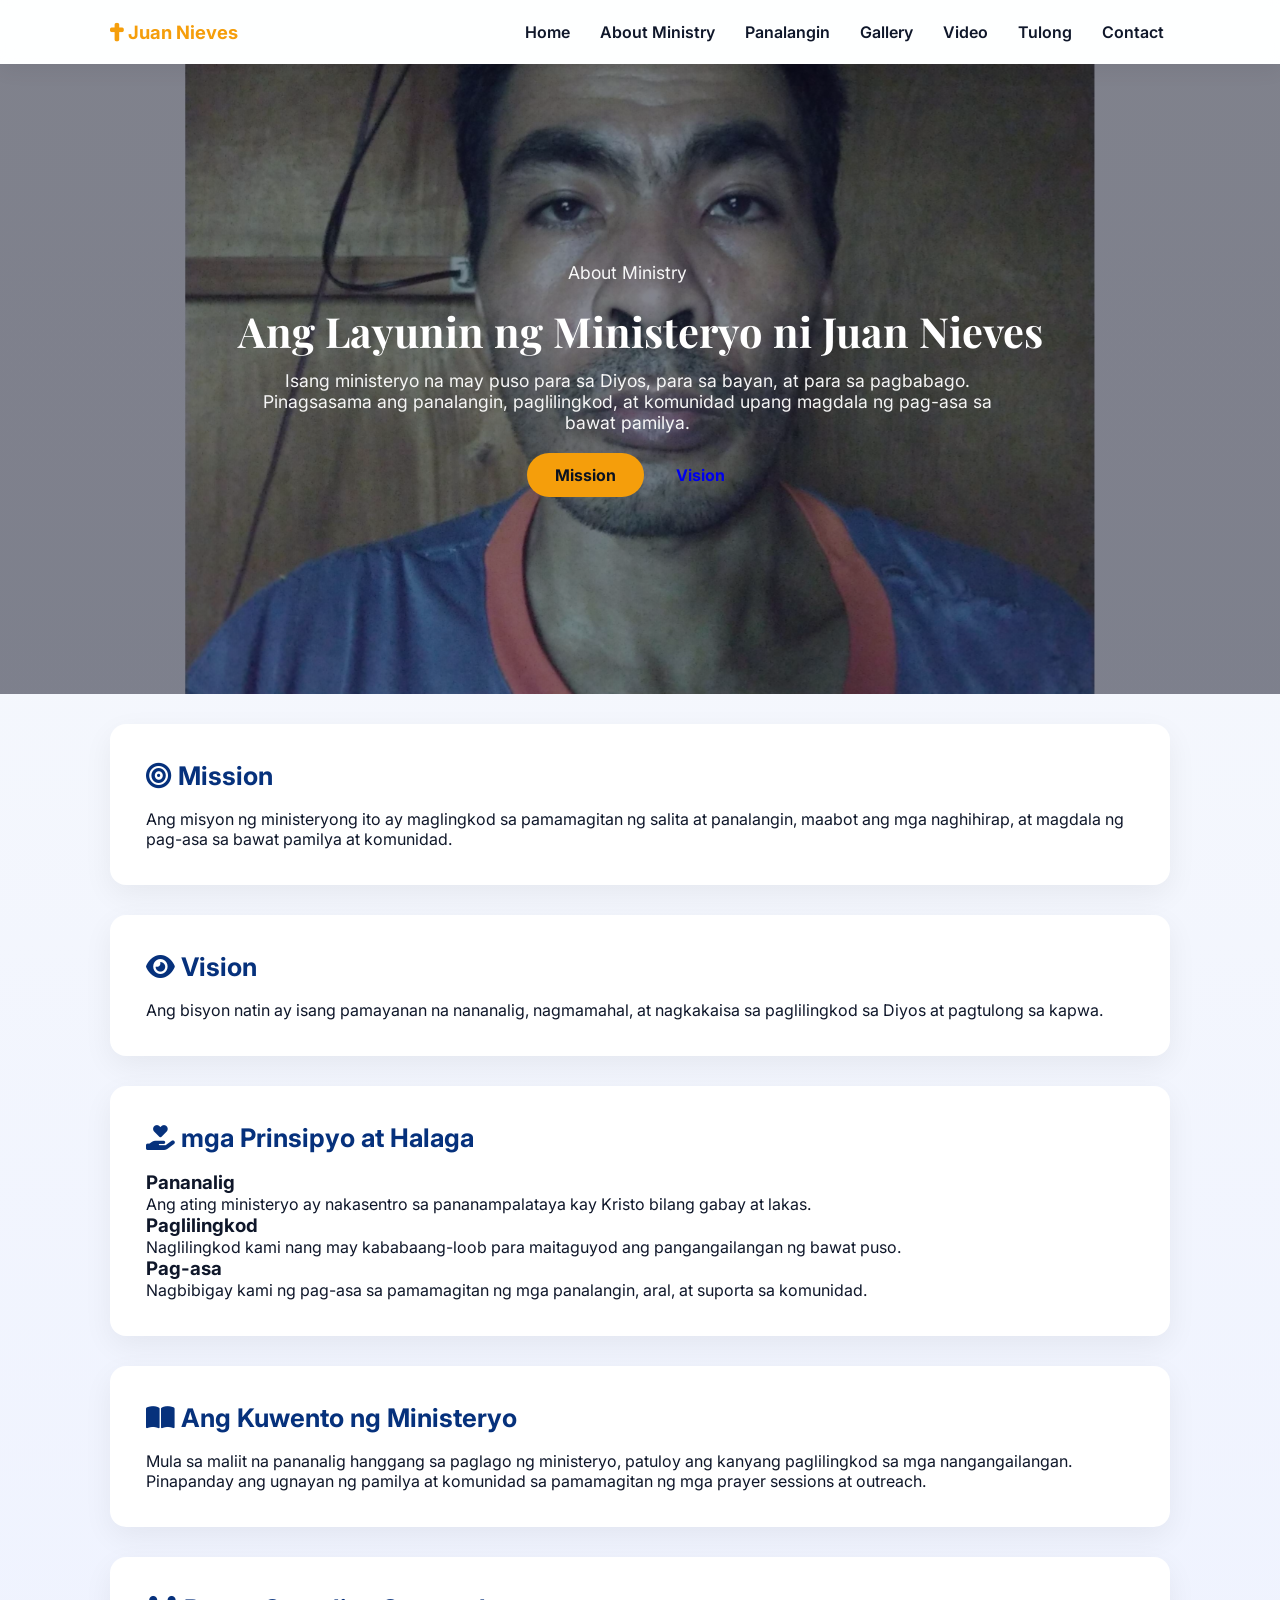
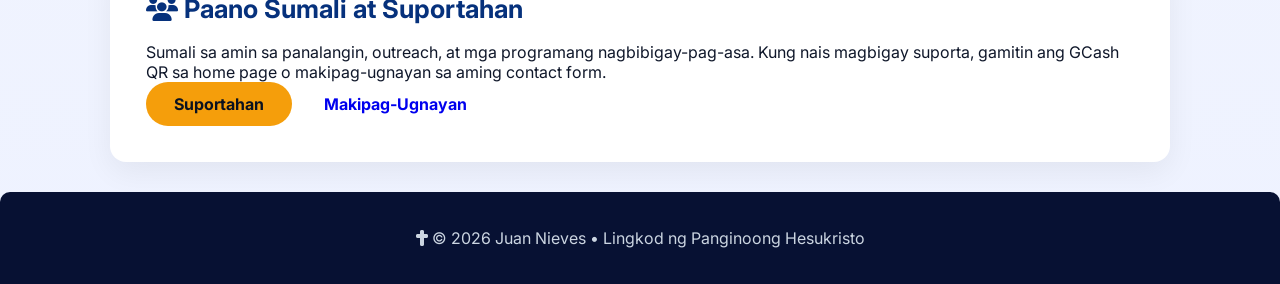
==== about.html @ 0def8354 "Add files via upload" ====
<!DOCTYPE html>
<html lang="tl">
<head>
    <meta charset="UTF-8">
    <meta name="viewport" content="width=device-width, initial-scale=1.0">
    <title>About Ministry | Juan Nieves</title>
    <meta name="description" content="About the ministry of Juan Nieves and its mission to serve the community.">
    <link href="https://fonts.googleapis.com/css2?family=Inter:wght@300;400;500;600;700&family=Playfair+Display:wght@700&display=swap" rel="stylesheet">
    <link rel="stylesheet" href="https://cdnjs.cloudflare.com/ajax/libs/font-awesome/6.5.0/css/all.min.css">
    <link rel="stylesheet" href="styles.css">
    <script src="script.js" defer></script>
</head>
<body>
<nav>
<div class="nav-container">
    <div class="logo"><a href="index.html"><i class="fas fa-cross"></i> Juan Nieves</a></div>
    <button id="nav-toggle" class="nav-toggle" aria-label="Open menu" aria-expanded="false"><i class="fas fa-bars"></i></button>
    <div class="nav-links" id="nav-links">
        <a href="index.html">Home</a>
        <a href="about.html">About Ministry</a>
        <a href="index.html#prayer">Panalangin</a>
        <a href="index.html#gallery">Gallery</a>
        <a href="index.html#videos">Video</a>
        <a href="index.html#donate">Tulong</a>
        <a href="index.html#contact">Contact</a>
    </div>
</div>
</nav>

<section class="hero">
    <div class="hero-copy">
        <p class="eyebrow">About Ministry</p>
        <h1>Ang Layunin ng Ministeryo ni Juan Nieves</h1>
        <p>Isang ministeryo na may puso para sa Diyos, para sa bayan, at para sa pagbabago. Pinagsasama ang panalangin, paglilingkod, at komunidad upang magdala ng pag-asa sa bawat pamilya.</p>
        <div class="hero-buttons">
            <a href="#mission" class="btn btn-primary">Mission</a>
            <a href="#vision" class="btn btn-secondary">Vision</a>
        </div>
    </div>
</section>

<div class="container">
    <section class="section" id="mission">
        <h2 class="section-title"><i class="fas fa-bullseye"></i> Mission</h2>
        <p class="section-copy">Ang misyon ng ministeryong ito ay maglingkod sa pamamagitan ng salita at panalangin, maabot ang mga naghihirap, at magdala ng pag-asa sa bawat pamilya at komunidad.</p>
    </section>

    <section class="section" id="vision">
        <h2 class="section-title"><i class="fas fa-eye"></i> Vision</h2>
        <p class="section-copy">Ang bisyon natin ay isang pamayanan na nananalig, nagmamahal, at nagkakaisa sa paglilingkod sa Diyos at pagtulong sa kapwa.</p>
    </section>

    <section class="section" id="values">
        <h2 class="section-title"><i class="fas fa-hand-holding-heart"></i> mga Prinsipyo at Halaga</h2>
        <div class="testimonial-grid">
            <div class="testimonial-card">
                <h3>Pananalig</h3>
                <p>Ang ating ministeryo ay nakasentro sa pananampalataya kay Kristo bilang gabay at lakas.</p>
            </div>
            <div class="testimonial-card">
                <h3>Paglilingkod</h3>
                <p>Naglilingkod kami nang may kababaang-loob para maitaguyod ang pangangailangan ng bawat puso.</p>
            </div>
            <div class="testimonial-card">
                <h3>Pag-asa</h3>
                <p>Nagbibigay kami ng pag-asa sa pamamagitan ng mga panalangin, aral, at suporta sa komunidad.</p>
            </div>
        </div>
    </section>

    <section class="section" id="story">
        <h2 class="section-title"><i class="fas fa-book-open"></i> Ang Kuwento ng Ministeryo</h2>
        <p class="section-copy">Mula sa maliit na pananalig hanggang sa paglago ng ministeryo, patuloy ang kanyang paglilingkod sa mga nangangailangan. Pinapanday ang ugnayan ng pamilya at komunidad sa pamamagitan ng mga prayer sessions at outreach.</p>
    </section>

    <section class="section" id="join">
        <h2 class="section-title"><i class="fas fa-users"></i> Paano Sumali at Suportahan</h2>
        <p class="section-copy">Sumali sa amin sa panalangin, outreach, at mga programang nagbibigay-pag-asa. Kung nais magbigay suporta, gamitin ang GCash QR sa home page o makipag-ugnayan sa aming contact form.</p>
        <div class="hero-buttons">
            <a href="index.html#donate" class="btn btn-primary">Suportahan</a>
            <a href="index.html#contact" class="btn btn-secondary">Makipag-Ugnayan</a>
        </div>
    </section>
</div>

<footer>
    <p><i class="fas fa-cross"></i> &copy; 2026 Juan Nieves • Lingkod ng Panginoong Hesukristo</p>
</footer>

</body>
</html>
---- styles.css ----
:root{
    --bg: #f8fafc;
    --card: #ffffff;
    --primary: #0f172a;
    --accent: #f59e0b;
    --accent-2: #ef4444;
    --muted: #64748b;
}

*{box-sizing:border-box;margin:0;padding:0}

body{
    font-family: 'Inter', system-ui, -apple-system, 'Segoe UI', Roboto, 'Helvetica Neue', Arial;
    background: linear-gradient(180deg,var(--bg),#eef2ff);
    color:var(--primary);
    -webkit-font-smoothing:antialiased;
}

.container{max-width:1100px;margin:0 auto;padding:0 20px}

/* NAV */
nav{position:sticky;top:0;z-index:1000;background:rgba(255,255,255,0.85);backdrop-filter:blur(6px);box-shadow:0 6px 20px rgba(2,6,23,0.06)}
.nav-container{display:flex;align-items:center;justify-content:space-between;max-width:1100px;margin:0 auto;padding:14px 20px}
.logo a{font-weight:700;color:var(--accent);text-decoration:none;font-size:1.15rem}

.nav-links{display:flex;gap:18px;align-items:center}
.nav-links a{color:var(--primary);text-decoration:none;font-weight:600;padding:8px 6px;border-radius:8px;transition:all .18s}
.nav-links a:hover{background:rgba(99,102,241,0.08);color:#06317c}

.nav-toggle{display:none;border:0;background:transparent;font-size:1.2rem;padding:8px;cursor:pointer;color:var(--primary)}

/* HERO */
.hero{min-height:70vh;display:flex;flex-direction:column;justify-content:center;align-items:center;text-align:center;color:#fff;padding:60px 20px;background:linear-gradient(rgba(8,10,29,0.5), rgba(8,10,29,0.5)), url("20211127_175852.png") center/cover no-repeat}
.hero h1{font-family:'Playfair Display',serif;font-size:2.6rem;margin-bottom:12px}
.hero p{max-width:780px;font-size:1.1rem;color:rgba(255,255,255,0.95);margin-bottom:20px}

.btn{display:inline-block;padding:12px 28px;border-radius:999px;font-weight:700;text-decoration:none;transition:transform .18s}
.btn:hover{transform:translateY(-3px)}
.btn-primary{background:var(--accent);color:#0b1220}
.btn-donate{background:var(--accent-2);color:#fff;padding:12px 28px}
.btn-block{display:block;width:100%}

/* SECTIONS */
.section{background:var(--card);border-radius:16px;padding:36px;margin:30px 0;box-shadow:0 10px 30px rgba(2,6,23,0.06)}
.section-title{color:#06317c;margin-bottom:18px;font-size:1.6rem}
.profile-image{width:320px;max-width:100%;display:block;margin:18px auto;border-radius:14px;box-shadow:0 12px 30px rgba(2,6,23,0.08)}

.gallery{display:grid;grid-template-columns:repeat(auto-fit,minmax(220px,1fr));gap:14px}
.gallery img{width:100%;height:100%;object-fit:cover;border-radius:12px;box-shadow:0 8px 20px rgba(2,6,23,0.06)}

.video-grid{display:grid;grid-template-columns:repeat(auto-fit,minmax(300px,1fr));gap:18px}
.video-wrapper{position:relative;padding-bottom:56.25%;height:0;overflow:hidden;border-radius:12px;box-shadow:0 8px 20px rgba(2,6,23,0.06)}
.video-wrapper iframe{position:absolute;top:0;left:0;width:100%;height:100%}

input,textarea{width:100%;padding:14px;border:1px solid #e6eefb;border-radius:10px;margin-bottom:14px;font-size:1rem}
input:focus,textarea:focus{outline:0;border-color:#3b82f6;box-shadow:0 0 0 4px rgba(59,130,246,0.06)}
.contact-info{margin-bottom:16px;font-size:1.05rem;color:var(--muted)}
.donate-wrap{text-align:center;margin-top:18px}

.donate-grid{display:grid;grid-template-columns:320px 1fr;gap:20px;align-items:center}
.gcash-qr img{width:100%;border-radius:12px;box-shadow:0 8px 24px rgba(2,6,23,0.08)}
.donate-actions .btn{padding:10px 18px}
.btn-donate{background:var(--accent-2);color:#fff}
.muted{color:var(--muted)}

/* small toast */
.toast{position:fixed;bottom:18px;left:50%;transform:translateX(-50%);background:#0b1220;color:#fff;padding:10px 16px;border-radius:8px;box-shadow:0 6px 20px rgba(2,6,23,0.12);display:none}
.toast.show{display:block}

footer{background:#071133;color:#cbd5e1;text-align:center;padding:36px 20px;border-top-left-radius:10px;border-top-right-radius:10px}

/* Responsive */
@media (max-width:880px){
    .nav-links{position:fixed;right:16px;top:64px;background:rgba(255,255,255,0.98);flex-direction:column;padding:12px;border-radius:12px;box-shadow:0 8px 30px rgba(2,6,23,0.12);display:none}
    .nav-links.open{display:flex}
    .nav-toggle{display:inline-flex}
    .nav-container{gap:12px}
    .hero h1{font-size:1.9rem}
    .donate-grid{grid-template-columns:1fr;}
}

@media (max-width:520px){
    .hero{padding:48px 16px}
    .hero p{font-size:1rem}
}
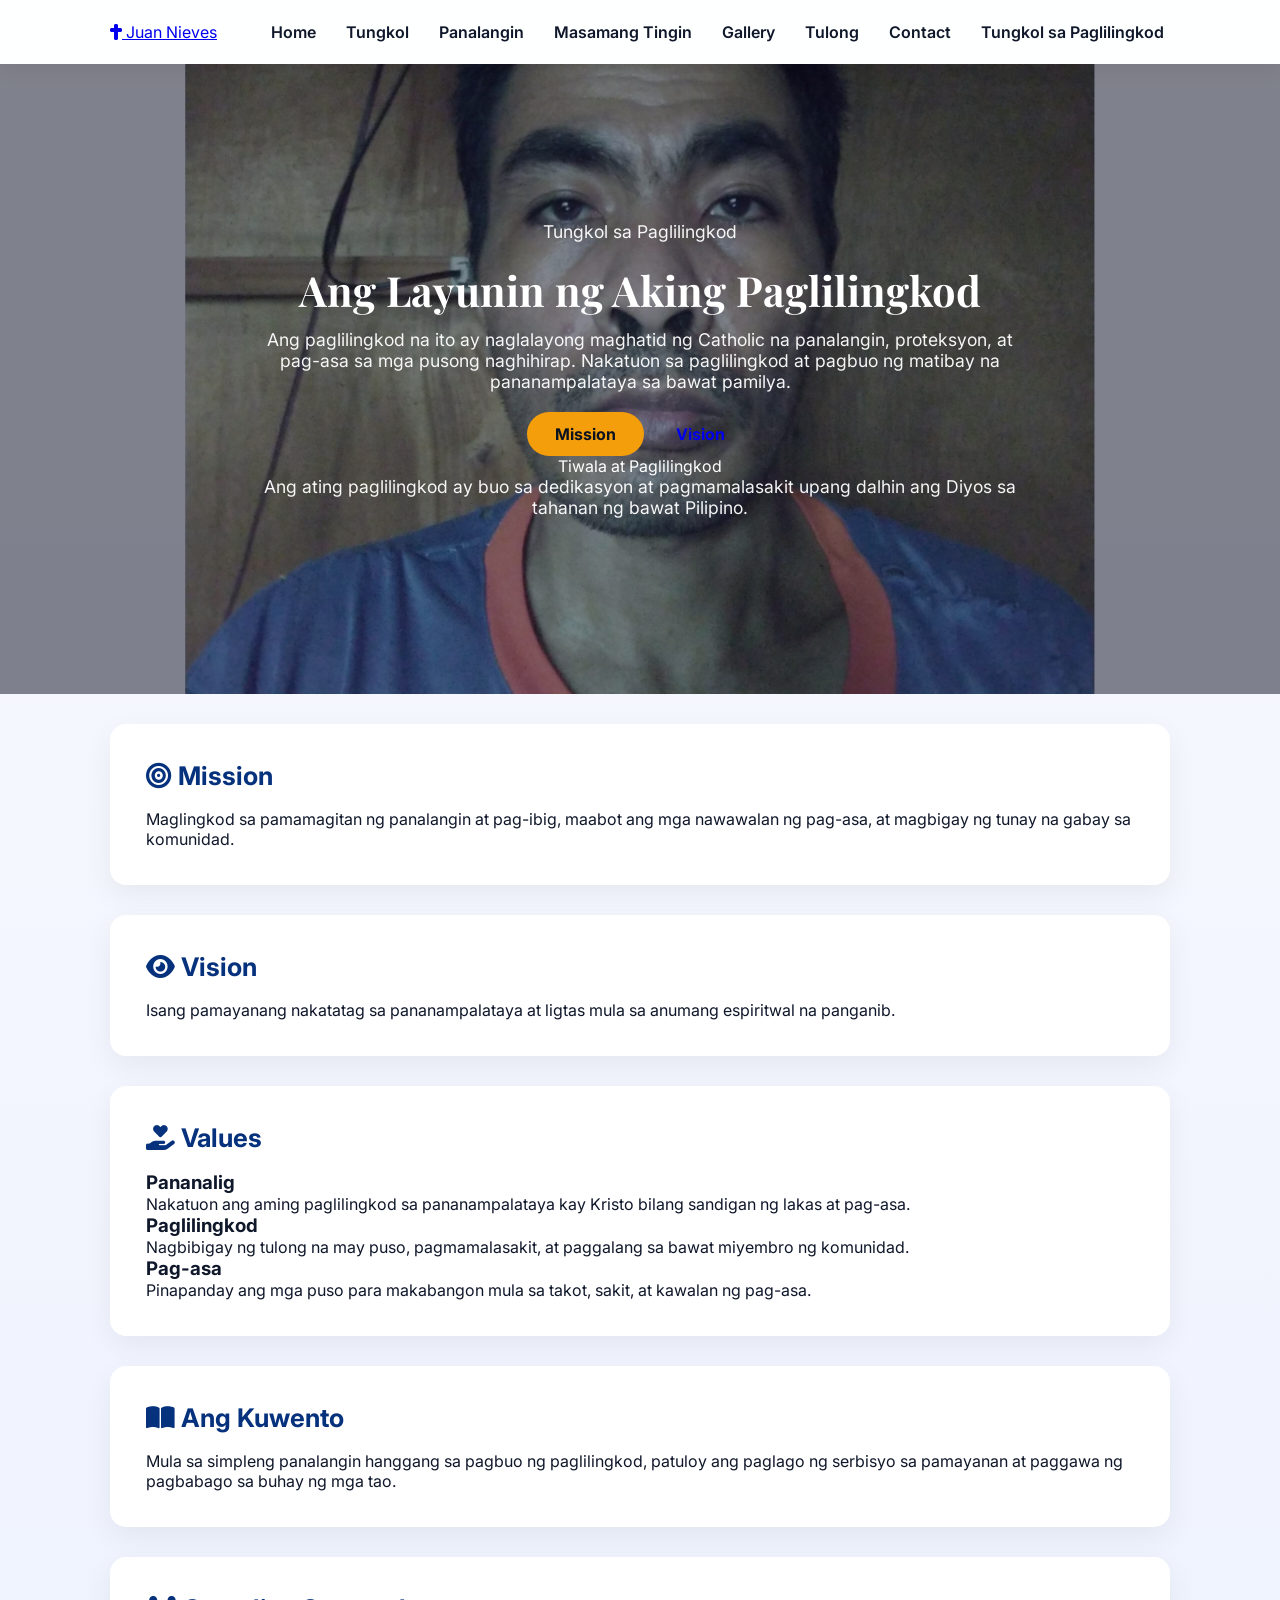
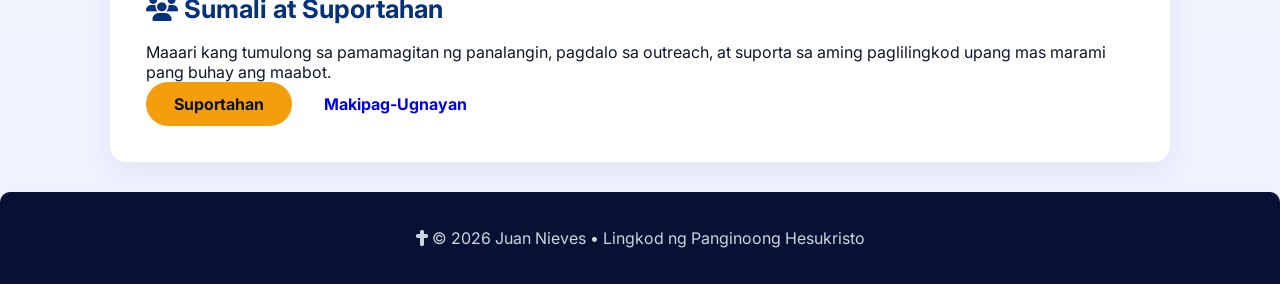
==== commit 014a1abd: "Update about page content and structure" ====
--- a/about.html
+++ b/about.html
@@ -3,8 +3,10 @@
 <head>
     <meta charset="UTF-8">
     <meta name="viewport" content="width=device-width, initial-scale=1.0">
-    <title>About Ministry | Juan Nieves</title>
-    <meta name="description" content="About the ministry of Juan Nieves and its mission to serve the community.">
+    <title>Tungkol sa Paglilingkod | Juan Nieves</title>
+    <meta name="description" content="Ang paglilingkod ni Juan Nieves ay nagsisilbi para sa panalangin, proteksyon, at pag-asa.">
+    <link rel="preconnect" href="https://fonts.googleapis.com">
+    <link rel="preconnect" href="https://fonts.gstatic.com" crossorigin>
     <link href="https://fonts.googleapis.com/css2?family=Inter:wght@300;400;500;600;700&family=Playfair+Display:wght@700&display=swap" rel="stylesheet">
     <link rel="stylesheet" href="https://cdnjs.cloudflare.com/ajax/libs/font-awesome/6.5.0/css/all.min.css">
     <link rel="stylesheet" href="styles.css">
@@ -12,80 +14,80 @@
 </head>
 <body>
 <nav>
-<div class="nav-container">
-    <div class="logo"><a href="index.html"><i class="fas fa-cross"></i> Juan Nieves</a></div>
-    <button id="nav-toggle" class="nav-toggle" aria-label="Open menu" aria-expanded="false"><i class="fas fa-bars"></i></button>
-    <div class="nav-links" id="nav-links">
-        <a href="index.html">Home</a>
-        <a href="about.html">About Ministry</a>
-        <a href="index.html#prayer">Panalangin</a>
-        <a href="index.html#gallery">Gallery</a>
-        <a href="index.html#videos">Video</a>
-        <a href="index.html#donate">Tulong</a>
-        <a href="index.html#contact">Contact</a>
+    <div class="nav-container">
+        <a class="logo" href="index.html"><i class="fas fa-cross"></i> Juan Nieves</a>
+        <button id="nav-toggle" class="nav-toggle" aria-label="Buksan ang menu" aria-expanded="false"><i class="fas fa-bars"></i></button>
+        <div class="nav-links" id="nav-links">
+            <a href="index.html">Home</a>
+            <a href="index.html#about">Tungkol</a>
+            <a href="index.html#prayer">Panalangin</a>
+            <a href="index.html#evil-eye">Masamang Tingin</a>
+            <a href="index.html#gallery">Gallery</a>
+            <a href="index.html#donate">Tulong</a>
+            <a href="index.html#contact">Contact</a>
+            <a href="about.html" class="nav-secondary">Tungkol sa Paglilingkod</a>
+        </div>
     </div>
-</div>
 </nav>
-
-<section class="hero">
+<header class="hero">
     <div class="hero-copy">
-        <p class="eyebrow">About Ministry</p>
-        <h1>Ang Layunin ng Ministeryo ni Juan Nieves</h1>
-        <p>Isang ministeryo na may puso para sa Diyos, para sa bayan, at para sa pagbabago. Pinagsasama ang panalangin, paglilingkod, at komunidad upang magdala ng pag-asa sa bawat pamilya.</p>
+        <p class="eyebrow">Tungkol sa Paglilingkod</p>
+        <h1>Ang Layunin ng Aking Paglilingkod</h1>
+        <p>Ang paglilingkod na ito ay naglalayong maghatid ng Catholic na panalangin, proteksyon, at pag-asa sa mga pusong naghihirap. Nakatuon sa paglilingkod at pagbuo ng matibay na pananampalataya sa bawat pamilya.</p>
         <div class="hero-buttons">
             <a href="#mission" class="btn btn-primary">Mission</a>
             <a href="#vision" class="btn btn-secondary">Vision</a>
         </div>
     </div>
-</section>
-
-<div class="container">
+    <div class="hero-panel">
+        <div class="hero-panel-card">
+            <span class="panel-title">Tiwala at Paglilingkod</span>
+            <p>Ang ating paglilingkod ay buo sa dedikasyon at pagmamalasakit upang dalhin ang Diyos sa tahanan ng bawat Pilipino.</p>
+        </div>
+    </div>
+</header>
+<main class="container">
     <section class="section" id="mission">
         <h2 class="section-title"><i class="fas fa-bullseye"></i> Mission</h2>
-        <p class="section-copy">Ang misyon ng ministeryong ito ay maglingkod sa pamamagitan ng salita at panalangin, maabot ang mga naghihirap, at magdala ng pag-asa sa bawat pamilya at komunidad.</p>
+        <p class="section-copy">Maglingkod sa pamamagitan ng panalangin at pag-ibig, maabot ang mga nawawalan ng pag-asa, at magbigay ng tunay na gabay sa komunidad.</p>
     </section>
-
     <section class="section" id="vision">
         <h2 class="section-title"><i class="fas fa-eye"></i> Vision</h2>
-        <p class="section-copy">Ang bisyon natin ay isang pamayanan na nananalig, nagmamahal, at nagkakaisa sa paglilingkod sa Diyos at pagtulong sa kapwa.</p>
+        <p class="section-copy">Isang pamayanang nakatatag sa pananampalataya at ligtas mula sa anumang espiritwal na panganib.</p>
     </section>
-
     <section class="section" id="values">
-        <h2 class="section-title"><i class="fas fa-hand-holding-heart"></i> mga Prinsipyo at Halaga</h2>
+        <h2 class="section-title"><i class="fas fa-hand-holding-heart"></i> Values</h2>
         <div class="testimonial-grid">
-            <div class="testimonial-card">
+            <article class="testimonial-card">
                 <h3>Pananalig</h3>
-                <p>Ang ating ministeryo ay nakasentro sa pananampalataya kay Kristo bilang gabay at lakas.</p>
-            </div>
-            <div class="testimonial-card">
+                <p>Nakatuon ang aming paglilingkod sa pananampalataya kay Kristo bilang sandigan ng lakas at pag-asa.</p>
+            </article>
+            <article class="testimonial-card">
                 <h3>Paglilingkod</h3>
-                <p>Naglilingkod kami nang may kababaang-loob para maitaguyod ang pangangailangan ng bawat puso.</p>
-            </div>
-            <div class="testimonial-card">
+                <p>Nagbibigay ng tulong na may puso, pagmamalasakit, at paggalang sa bawat miyembro ng komunidad.</p>
+            </article>
+            <article class="testimonial-card">
                 <h3>Pag-asa</h3>
-                <p>Nagbibigay kami ng pag-asa sa pamamagitan ng mga panalangin, aral, at suporta sa komunidad.</p>
-            </div>
+                <p>Pinapanday ang mga puso para makabangon mula sa takot, sakit, at kawalan ng pag-asa.</p>
+            </article>
         </div>
     </section>
-
     <section class="section" id="story">
-        <h2 class="section-title"><i class="fas fa-book-open"></i> Ang Kuwento ng Ministeryo</h2>
-        <p class="section-copy">Mula sa maliit na pananalig hanggang sa paglago ng ministeryo, patuloy ang kanyang paglilingkod sa mga nangangailangan. Pinapanday ang ugnayan ng pamilya at komunidad sa pamamagitan ng mga prayer sessions at outreach.</p>
+        <h2 class="section-title"><i class="fas fa-book-open"></i> Ang Kuwento</h2>
+        <p class="section-copy">Mula sa simpleng panalangin hanggang sa pagbuo ng paglilingkod, patuloy ang paglago ng serbisyo sa pamayanan at paggawa ng pagbabago sa buhay ng mga tao.</p>
     </section>
-
     <section class="section" id="join">
-        <h2 class="section-title"><i class="fas fa-users"></i> Paano Sumali at Suportahan</h2>
-        <p class="section-copy">Sumali sa amin sa panalangin, outreach, at mga programang nagbibigay-pag-asa. Kung nais magbigay suporta, gamitin ang GCash QR sa home page o makipag-ugnayan sa aming contact form.</p>
+        <h2 class="section-title"><i class="fas fa-users"></i> Sumali at Suportahan</h2>
+        <p class="section-copy">Maaari kang tumulong sa pamamagitan ng panalangin, pagdalo sa outreach, at suporta sa aming paglilingkod upang mas marami pang buhay ang maabot.</p>
         <div class="hero-buttons">
             <a href="index.html#donate" class="btn btn-primary">Suportahan</a>
             <a href="index.html#contact" class="btn btn-secondary">Makipag-Ugnayan</a>
         </div>
     </section>
-</div>
-
+</main>
 <footer>
     <p><i class="fas fa-cross"></i> &copy; 2026 Juan Nieves • Lingkod ng Panginoong Hesukristo</p>
 </footer>
-
+<div class="toast" id="toast" aria-live="polite"></div>
 </body>
 </html>
